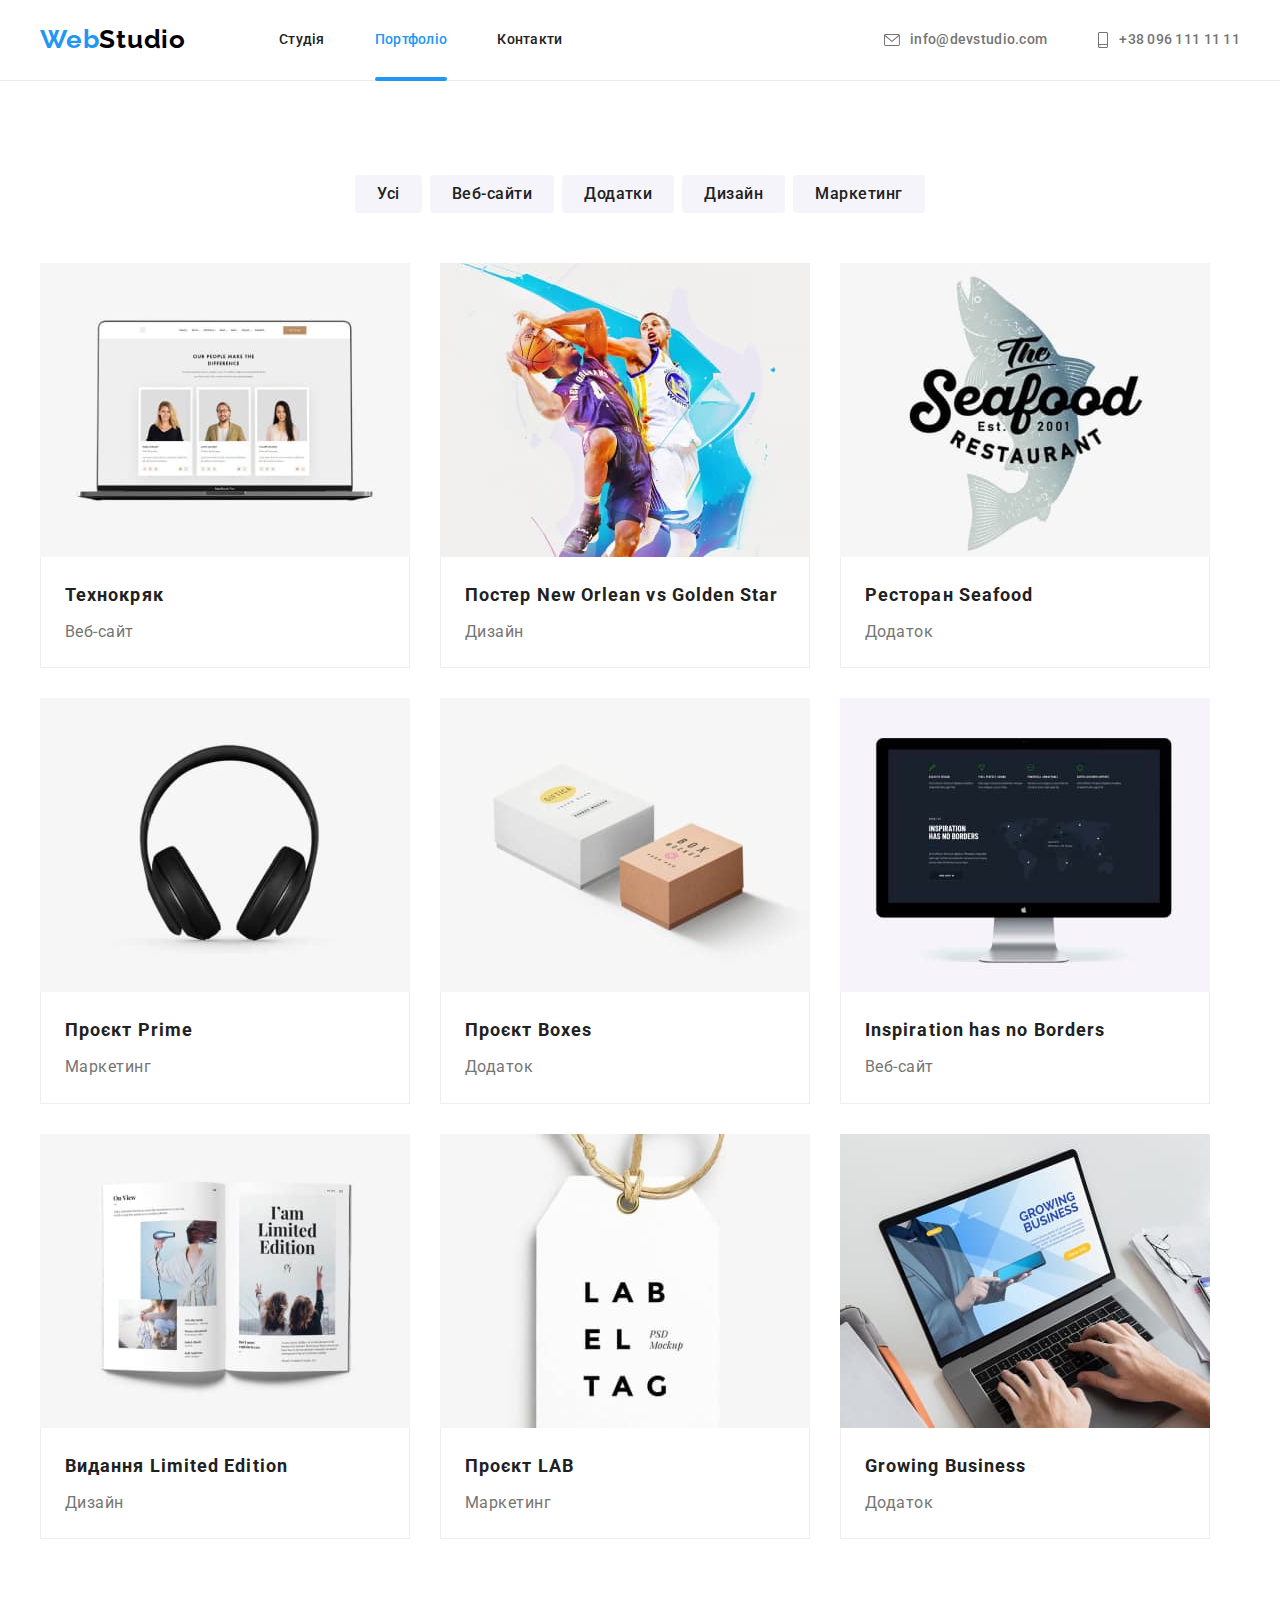
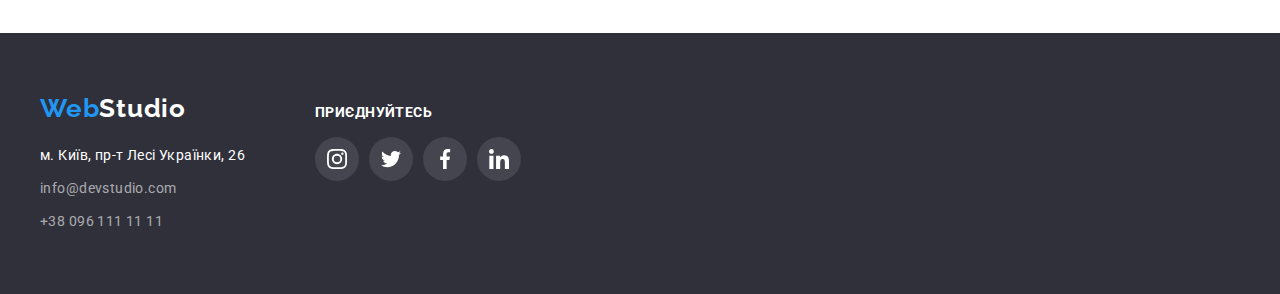
==== portfolio.html @ 70673016 "Initial commit" ====
<!DOCTYPE html>
<html lang="uk">
  <head>
    <meta charset="UTF-8" />
    <meta http-equiv="X-UA-Compatible" content="IE=edge" />
    <meta name="viewport" content="width=device-width, initial-scale=1.0" />
    <title>Web</title>
    <link rel="preconnect" href="https://fonts.googleapis.com" />
    <link rel="preconnect" href="https://fonts.gstatic.com" crossorigin />
    <link
      href="https://fonts.googleapis.com/css2?family=Raleway:wght@700&family=Roboto:wght@400;500;700;900&display=swap"
      rel="stylesheet"
    />
    <link
      rel="stylesheet"
      href="https://cdnjs.cloudflare.com/ajax/libs/modern-normalize/1.1.0/modern-normalize.min.css"
      integrity="sha512-wpPYUAdjBVSE4KJnH1VR1HeZfpl1ub8YT/NKx4PuQ5NmX2tKuGu6U/JRp5y+Y8XG2tV+wKQpNHVUX03MfMFn9Q=="
      crossorigin="anonymous"
      referrerpolicy="no-referrer"
    />
    <link rel="stylesheet" href="./css/styles.css" />
  </head>

  <body>
    <header class="header">
      <div class="container header-container">
        <nav class="header-navigation">
          <a class="header-logo link" lang="en" href="./index.html"
            >Web<span class="accent-header">Studio</span></a
          >
          <ul class="header-list">
            <li class="header-item">
              <a class="header-link link" href="./index.html">Студія</a>
            </li>
            <li class="header-item">
              <a class="header-link link current" href="./portfolio.html"
                >Портфоліо</a
              >
            </li>
            <li class="header-item">
              <a class="header-link link" href="#">Контакти</a>
            </li>
          </ul>
        </nav>
        <ul class="header-contacts">
          <li>
            <a class="header-mail link" href="mailto:info@devstudio.com">
              <svg class="envelop" width="16" height="12">
                <use href="./img/symbol-defs.svg#icon-envelope"></use></svg
              >info@devstudio.com</a
            >
          </li>
          <li>
            <a class="header-tel link" href="tel:+380961111111">
              <svg class="smartphone" width="12" height="16">
                <use href="./img/symbol-defs.svg#icon-smartphone"></use></svg
              >+38 096 111 11 11</a
            >
          </li>
        </ul>
      </div>
    </header>

    <main>
      <section class="section">
        <div class="container">
          <h1 class="visually-hidden">Наші пропозиції</h1>
          <!--switch-->
          <ul class="filter-list">
            <li><button class="filter-bt" type="button">Усі</button></li>
            <li><button class="filter-bt" type="button">Веб-сайти</button></li>
            <li><button class="filter-bt" type="button">Додатки</button></li>
            <li><button class="filter-bt" type="button">Дизайн</button></li>
            <li><button class="filter-bt" type="button">Маркетинг</button></li>
          </ul>
          <!--pictures-->
          <ul class="project-list">
            <li class="project-item">
              <a class="project-link" href="#">
                <div class="hidden-card">
                  <img
                    src="./img/advert-1.jpg"
                    alt="екран ноутбуку"
                    width="370"
                  />
                  <p class="hidden-text">
                    Ресурс пропонує комплексні пропозиції з різним рівнем
                    функціоналу та сервісів. Все це дозволить відвідувачу
                    отримати вичерпні відомості про компанію чи приватну особу.
                  </p>
                </div>
                <div class="project-card">
                  <h2 class="project-title">Технокряк</h2>
                  <p class="project-text">Веб-сайт</p>
                </div>
              </a>
            </li>
            <li class="project-item">
              <a class="project-link" href="#">
                <div class="hidden-card">
                  <img
                    src="./img/advert-2.jpg"
                    alt="баскетболісти"
                    width="370"
                  />
                  <p class="hidden-text">
                    Ресурс пропонує комплексні пропозиції з різним рівнем
                    функціоналу та сервісів. Все це дозволить відвідувачу
                    отримати вичерпні відомості про компанію чи приватну особу.
                  </p>
                </div>
                <div class="project-card">
                  <h2 class="project-title">
                    Постер New Orlean vs Golden Star
                  </h2>
                  <p class="project-text">Дизайн</p>
                </div>
              </a>
            </li>
            <li class="project-item">
              <a class="project-link" href="#">
                <div class="hidden-card">
                  <img
                    src="./img/advert-3.jpg"
                    alt="реклама ресторану"
                    width="370"
                  />
                  <p class="hidden-text">
                    Ресурс пропонує комплексні пропозиції з різним рівнем
                    функціоналу та сервісів. Все це дозволить відвідувачу
                    отримати вичерпні відомості про компанію чи приватну особу.
                  </p>
                </div>
                <div class="project-card">
                  <h2 class="project-title">Ресторан Seafood</h2>
                  <p class="project-text">Додаток</p>
                </div>
              </a>
            </li>
            <li class="project-item">
              <a class="project-link" href="#"
                ><div class="hidden-card">
                  <img src="./img/advert-4.jpg" alt="навушники" width="370" />
                  <p class="hidden-text">
                    Ресурс пропонує комплексні пропозиції з різним рівнем
                    функціоналу та сервісів. Все це дозволить відвідувачу
                    отримати вичерпні відомості про компанію чи приватну особу.
                  </p>
                </div>
                <div class="project-card">
                  <h2 class="project-title">Проєкт Prime</h2>
                  <p class="project-text">Маркетинг</p>
                </div>
              </a>
            </li>
            <li class="project-item">
              <a class="project-link" href="#">
                <div class="hidden-card">
                  <img src="./img/advert-5.jpg" alt="коробочки" width="370" />
                  <p class="hidden-text">
                    Ресурс пропонує комплексні пропозиції з різним рівнем
                    функціоналу та сервісів. Все це дозволить відвідувачу
                    отримати вичерпні відомості про компанію чи приватну особу.
                  </p>
                </div>
                <div class="project-card">
                  <h2 class="project-title">Проєкт Boxes</h2>
                  <p class="project-text">Додаток</p>
                </div>
              </a>
            </li>
            <li class="project-item">
              <a class="project-link" href="#"
                ><div class="hidden-card">
                  <img src="./img/advert-6.jpg" alt=" монітор" width="370" />
                  <p class="hidden-text">
                    Ресурс пропонує комплексні пропозиції з різним рівнем
                    функціоналу та сервісів. Все це дозволить відвідувачу
                    отримати вичерпні відомості про компанію чи приватну особу.
                  </p>
                </div>
                <div class="project-card">
                  <h2 class="project-title">Inspiration has no Borders</h2>
                  <p class="project-text">Веб-сайт</p>
                </div>
              </a>
            </li>
            <li class="project-item">
              <a class="project-link" href="#">
                <div class="hidden-card">
                  <img src="./img/advert-7.jpg" alt="книга" width="370" />
                  <p class="hidden-text">
                    Ресурс пропонує комплексні пропозиції з різним рівнем
                    функціоналу та сервісів. Все це дозволить відвідувачу
                    отримати вичерпні відомості про компанію чи приватну особу.
                  </p>
                </div>
                <div class="project-card">
                  <h2 class="project-title">Видання Limited Edition</h2>
                  <p class="project-text">Дизайн</p>
                </div>
              </a>
            </li>
            <li class="project-item">
              <a class="project-link" href="#">
                <div class="hidden-card">
                  <img src="./img/advert-8.jpg" alt="бірка" width="370" />
                  <p class="hidden-text">
                    Ресурс пропонує комплексні пропозиції з різним рівнем
                    функціоналу та сервісів. Все це дозволить відвідувачу
                    отримати вичерпні відомості про компанію чи приватну особу.
                  </p>
                </div>
                <div class="project-card">
                  <h2 class="project-title">Проєкт LAB</h2>
                  <p class="project-text">Маркетинг</p>
                </div>
              </a>
            </li>
            <li class="project-item">
              <a class="project-link" href="#">
                <div class="hidden-card">
                  <img
                    src="./img/advert-9.jpg"
                    alt="робота за ноутбуком"
                    width="370"
                  />
                  <p class="hidden-text">
                    Ресурс пропонує комплексні пропозиції з різним рівнем
                    функціоналу та сервісів. Все це дозволить відвідувачу
                    отримати вичерпні відомості про компанію чи приватну особу.
                  </p>
                </div>
                <div class="project-card">
                  <h2 class="project-title">Growing Business</h2>
                  <p class="project-text">Додаток</p>
                </div>
              </a>
            </li>
          </ul>
        </div>
      </section>
    </main>
    <footer class="footer">
      <div class="container footer-container">
        <div class="main-part">
          <a class="footer-logo link" lang="en" href="./index.html"
            >Web<span class="accent-footer">Studio</span></a
          >
          <address class="address">
            <ul>
              <li class="footer-item">
                <a
                  class="footer-location place link"
                  href="https://goo.gl/maps/qjkYtsCH6BRkbTAi8"
                  target="_blank"
                  rel="noopener noreferrer nofollow"
                  >м. Київ, пр-т Лесі Українки, 26</a
                >
              </li>
              <li class="footer-item">
                <a class="footer-mail link" href="mailto:info@devstudio.com"
                  >info@devstudio.com</a
                >
              </li>
              <li class="footer-item">
                <a class="footer-tel link" href="tel:+380961111111"
                  >+38 096 111 11 11</a
                >
              </li>
            </ul>
          </address>
        </div>
        <div class="footer-social">
          <p class="social-text">приєднуйтесь</p>
          <ul class="social-list">
            <li>
              <a class="social-link socials" href="#">
                <svg class="social-media" width="20" height="20">
                  <use href="./img/symbol-defs.svg#icon-instagram"></use>
                </svg>
              </a>
            </li>
            <li>
              <a class="social-link socials" href="#">
                <svg class="social-media" width="20" height="20">
                  <use href="./img/symbol-defs.svg#icon-twitter"></use>
                </svg>
              </a>
            </li>
            <li>
              <a class="social-link socials" href="#">
                <svg class="social-media" width="20" height="20">
                  <use href="./img/symbol-defs.svg#icon-facebook"></use>
                </svg>
              </a>
            </li>
            <li>
              <a class="social-link socials" href="#">
                <svg class="social-media" width="20" height="20">
                  <use href="./img/symbol-defs.svg#icon-linkedin"></use>
                </svg>
              </a>
            </li>
          </ul>
        </div>
      </div>
    </footer>
  </body>
</html>
---- css/styles.css ----
/* html{box-sizing: border-box;}
*,*::before,*::after{box-sizing: inherit;} */
:root {
  --primary-text-color: #757575;
  --accent-color: #2196f3;
  --primary-bkg-color: #ffffff;
  --primary-bkg-bt-color: #f5f4fa;
  --primary-title-color: #212121;
  --bkg-footer-color: #2f303a;
  --primary-logo-color: #afb1b8;
  --transition-duration: 250ms;
  --transition-cub: cubic-bezier(0.4, 0, 0.2, 1);
}

p,
h1,
h2,
h3,
h4,
h5,
h6 {
  margin: 0;
}

ul {
  margin: 0;
  padding-left: 0;
}

button {
  cursor: pointer;
  border: 1px solid transparent;
}

address {
  font-style: normal;
}

img {
  display: block;
  max-width: 100%;
  height: auto;
}

body {
  font-family: "roboto", sans-serif;
  color: #757575;
  margin: 0;
}

ul {
  list-style: none;
}
.link {
  text-decoration: none;
}
.section {
  padding-top: 94px;
  padding-bottom: 94px;
}

.container {
  width: 1200px;
  padding-left: 15px;
  padding-right: 15px;
  margin: 0 auto;
}

/* .section{padding-top: 94px;
padding-bottom: 94px;} */
/* h1,h2,h3,h4,h5,h6[color:var(#212121);] */
/* ------------HEADER------------ */

.header {
  background-color: var(--primary-bkg-color);
  border-bottom: 1px solid #ececec;
}

.container.header-container {
  display: flex;
}
.header-navigation {
  display: flex;
}

.header-logo,
.footer-logo {
  font-family: "Raleway", sans-serif;
  font-style: normal;
  font-weight: 700;
  font-size: 26px;
  line-height: 1.19;
  letter-spacing: 0.03em;
  color: var(--accent-color);
}
.header-logo {
  display: inline-block;
  padding-top: 24px;
  padding-bottom: 25px;
  margin-right: 93px;
}
.accent-header {
  color: #000000;
}
.header-link,
.header-mail,
.header-tel {
  padding-top: 32px;
  padding-bottom: 32px;
  display: block;
  transition: color var(--transition-duration) var(--transition-cub);
 }

.header-list,
.header-contacts {
  display: flex;
  gap: 50px;
}
.header-contacts {
  margin-left: auto;
}

.header-link:hover,
.header-link:focus {
  color: var(--accent-color);
}

.header-link {
  font-weight: 500;
  font-size: 14px;
  line-height: 1.14;
  letter-spacing: 0.02em;
  color: var(--primary-title-color);
}
.current {
  color: var(--accent-color);
  position: relative;
}

.current::after {
  display: inline-block;
  content: "";
  width: 100%;
  height: 4px;
  border-radius: 2px;
  background-color: currentColor;
  position: absolute;
  bottom: -1px;
  right: 0;
}

.header-mail,
.header-tel {
  display: flex;
  font-weight: 500;
  font-size: 14px;
  line-height: 1.14;
  letter-spacing: 0.02em;
  color: var(--primary-text-color);
  align-items: center;
}

.envelop,
.smartphone {
  margin-right: 10px;
  fill: currentColor;
}

.header-contacts a:hover,
.header-contacts a:focus {
  color: var(--accent-color);
  /* fill: currentColor; */
}

/* ------------HERO------------ */
.section.hero {
  background-color: #c4c4c4;
  padding-top: 200px;
  padding-bottom: 200px;
  background-image: linear-gradient(
      rgba(47, 48, 58, 0.4),
      rgba(47, 48, 58, 0.4)
    ),
    url("../img/hero.jpg");
  background-repeat: no-repeat;
  background-size: cover;
  background-position: center;
  margin-left: auto;
  margin-right: auto;
  max-width: 1600px;
  height: 600px;
}

.hero-title {
  font-weight: 900;
  font-size: 44px;
  line-height: 1.36;
  text-align: center;
  letter-spacing: 0.06em;
  text-transform: uppercase;
  color: var(--primary-bkg-color);
  width: 696px;
  margin: 0 auto;
}
.hero-bt {
  min-width: 216px;
  height: 50px;
  font-family: inherit;
  font-weight: 700;
  font-size: 16px;
  line-height: 1.87;
  display: block;
  align-items: center;
  text-align: center;
  letter-spacing: 0.06em;
  color: var(--primary-bkg-color);
  background: var(--accent-color);
  box-shadow: 0px 4px 4px rgba(0, 0, 0, 0.15);
  border-radius: 4px;
  cursor: pointer;
  margin: 0 auto;
  margin-top: 30px;
  padding: 10px 32px;
  transition: background-color var(--transition-duration) var(--transition-cub);
  }

.hero-bt:hover,
.hero-bt:focus {
  background-color: #188ce8;
}

/* ----------BENEFITS------------ */

.visually-hidden {
  position: absolute;
  width: 1px;
  height: 1px;
  margin: -1px;
  border: 0;
  padding: 0;

  white-space: nowrap;
  clip-path: inset(100%);
  clip: rect(0 0 0 0);
  overflow: hidden;
}

.benefits-list {
  display: flex;
}

.benefits-item:not(:last-child) {
  margin-right: 30px;
}

.graphics {
  display: flex;
  background-color: var(--primary-bkg-bt-color);
  height: 120px;
  margin-bottom: 30px;
  justify-content: center;
  border-radius: 4px;
  align-items: center;
}

.benefits-icon {
  width: 70px;
  height: 70px;
}

.benefits-title {
  font-weight: 700;
  font-size: 14px;
  line-height: 1.14;
  letter-spacing: 0.03em;
  text-transform: uppercase;
  color: var(--primary-title-color);
}

.benefits-text {
  font-weight: 400;
  font-size: 14px;
  line-height: 1.71;
  letter-spacing: 0.03em;
  margin-top: 10px;
  width: 270px;
}

/* ----------WORK------------ */

.work.section {
  padding-top: 0px;
  padding-bottom: 94px;
}
/* .work-item::not(:last-child) {
  margin-right: 30px;
} */
.work-list {
  display: flex;
  gap: 30px;
}
.work-item {
  width: calc((100%-60px) / 3);
  position: relative;
  display: flex;
}

.section-title {
  font-weight: 700;
  font-size: 36px;
  line-height: 1.17;
  text-align: center;
  letter-spacing: 0.03em;
  color: var(--primary-title-color);
  margin-bottom: 50px;
}

.work-title {
  position: absolute;
  width: 100%;
  height: 70px;
  background-color: rgba(47, 48, 58, 0.8);
  bottom: 0;
  text-align: center;
    font-size: 14px;
  line-height: 1.14;
  letter-spacing: 0.03em;
  text-transform: uppercase;
  color: #ffffff;
  padding: 27px;
}

/* ----------CREW------------ */
.crew {
  background: var(--primary-bkg-bt-color);
}

.crew-list {
  display: flex;
}

.crew-item {
  background: var(--primary-bkg-color);
  padding-top: 0px;
  margin-right: 30px;
  width: calc((100%-90px) / 4);
  box-shadow: 0px 1px 3px rgba(0, 0, 0, 0.12), 0px 1px 1px rgba(0, 0, 0, 0.14),
    0px 2px 1px rgba(0, 0, 0, 0.2);
  border-radius: 0px 0px 4px 4px;
}
.crew-item:last-child {
  margin-right: 0px;
}

.crew-card {
  padding-top: 30px;
  padding-bottom: 30px;
}

.social-list {
  display: flex;
  justify-content: center;
  gap: 10px;
  margin-top: 16px;
  align-items: center;
}

.social-link {
  display: flex;
  width: 44px;
  height: 44px;
  border-radius: 50%;
  align-items: center;
  justify-content: center;
  color: var(--primary-logo-color);
  transition: color var(--transition-duration) var(--transition-cub),
    background-color var(--transition-duration) var(--transition-cub);
  }

.social-link:hover,
.social-link:focus {
  background-color: var(--accent-color);
  color: var(--primary-bkg-color);
}

.social-media {
  fill: currentColor;
}

.crew-member {
  font-weight: 500;
  font-size: 16px;
  line-height: 1.19;
  text-align: center;
  letter-spacing: 0.03em;
  color: var(--primary-title-color);
  margin-bottom: 10px;
}
.crew-position {
  font-weight: 400;
  font-size: 16px;
  line-height: 1.19;
  text-align: center;
  letter-spacing: 0.03em;
}

/* ----------CLIENTS------------ */

.clients-list {
  display: flex;
  gap: 30px;
}

.clients-item {
  width: calc((100% - 150px) / 6);
  height: 92px;
}

.clients-link {
  width: 100%;
  height: 100%;
  border: solid 1px #afb1b8;
  border-radius: 4px;
  display: flex;
  align-items: center;
  justify-content: center;
  color: var(--primary-logo-color);
  transition: color var(--transition-duration) var(--transition-cub),
    border-color var(--transition-duration) var(--transition-cub);
 }

.clients-link:hover,
.clients-link:focus {
  border-color: var(--accent-color);
  color: var(--accent-color);
}

.clients-logo {
  fill: currentColor;
}

/* ----------FOOTER------------ */
.footer {
  background: var(--bkg-footer-color);
  padding-top: 60px;
  padding-bottom: 60px;
}

.container.footer-container {
  display: flex;
  align-items: baseline;
}
.footer-item:not(:last-child) {
  margin-bottom: 9px;
}
.footer-logo {
  margin-bottom: 20px;
  display: block;
}
.accent-footer {
  color: var(--primary-bkg-color);
}
.footer-location,
.footer-mail,
.footer-tel {
  font-style: normal;
  font-weight: 400;
  font-size: 14px;
  line-height: 1.71;
  letter-spacing: 0.03em;
  color: rgba(255, 255, 255, 0.6);
}

.footer-mail,
.footer-tel {
  transition: color var(--transition-duration) var(--transition-cub);
  }

.place {
  color: var(--primary-bkg-color);
}

.footer-mail:hover,
.footer-mail:focus {
  color: var(--accent-color);
}

.footer-tel:hover,
.footer-tel:focus {
  color: var(--accent-color);
}

.social-text {
  font-weight: 700;
  font-size: 14px;
  line-height: 1.14;
  letter-spacing: 0.03em;
  text-transform: uppercase;
  color: #ffffff;
}

.social-link.socials {
  background-color: rgba(255, 255, 255, 0.1);
  color: var(--primary-bkg-color);
}

.social-link.socials:hover,
.social-link.socials:focus {
  background-color: var(--accent-color);
}

.footer-social {
  margin-left: 70px;

  display: flex;
  flex-direction: column;
}

/* ----------PORTFOLIO------------ */
/* -------НАШІ ПРОПОЗИЦІЇ----------- */
main {
  background-color: var(--primary-bkg-color);
}

.filter-bt {
  font-family: inherit;
  font-weight: 500;
  font-size: 16px;
  line-height: 1.62;
  text-align: center;
  letter-spacing: 0.03em;
  color: var(--primary-title-color);
  background-color: var(--primary-bkg-bt-color);
  border: none;
  border-radius: 4px;
  cursor: pointer;
  padding: 6px 22px;
  transition-property: color, background-color, box-shadow;
  transition-duration: var(--transition-duration);
  transition-timing-function: var(--transition-cub);
}

.filter-bt:hover,
.filter-bt:focus {
  color: var(--primary-bkg-color);
  background-color: var(--accent-color);
  box-shadow: 0px 3px 1px rgba(0, 0, 0, 0.1), 0px 1px 2px rgba(0, 0, 0, 0.08),
    0px 2px 2px rgba(0, 0, 0, 0.12);
}

.filter-list {
  display: flex;
  gap: 8px;
  justify-content: center;
}

.project-list {
  display: flex;
  flex-wrap: wrap;
  gap: 30px;
  margin-top: 50px;
}

.project-card {
  padding: 20px 24px;
  border-left: 1px solid #eeeeee;
  border-right: 1px solid #eeeeee;
  border-bottom: 1px solid #eeeeee;
}

.project-link {
  display: block;
  text-decoration: none;
  flex-basis: calc((100% - 60px) / 3);
  transition: box-shadow var(--transition-duration) var(--transition-cub);
 }

.project-link:hover {
  box-shadow: 0px 1px 1px rgba(0, 0, 0, 0.12), 0px 4px 4px rgba(0, 0, 0, 0.06),
    1px 4px 6px rgba(0, 0, 0, 0.16);
}

.project-link:hover .hidden-text {
  opacity: 1;
  transform: translateY(0);
}

.project-title {
  font-style: normal;
  font-size: 18px;
  line-height: 2;
  letter-spacing: 0.06em;
  color: var(--primary-title-color);
  margin-bottom: 4px;
}
.project-text {
  font-style: normal;
  font-size: 16px;
  line-height: 1.9;
  letter-spacing: 0.03em;
  color: var(--primary-text-color);
}

.hidden-card {
  position: relative;
  width: 100%;
  height: 100%;
  overflow: hidden;
}

.hidden-text {
  position: absolute;
  font-size: 18px;
  line-height: 1.56;
  letter-spacing: 0.03em;
  color: #ffffff;
  padding: 63px 24px;
  left: 0;
  top: 0;
  transform: translateY(100%);
  background-color: rgba(33, 150, 243, 0.9);
  transition-property: transform;
  transition-duration: var(--transition-duration);
  transition-timing-function: var(--transition-cub);
  opacity: 0;
  overflow: auto;
}

/* -----------------BACKDROP------------------ */

.backdrop {
  position: fixed;
  top: 0;
  left: 0;
  width: 100%;
  height: 100%;
  background-color: rgba(0, 0, 0, 0.2);
  opacity: 1;
  transition: opacity 500ms cubic-bezier(0.4, 0, 0.2, 1), visibility 500ms cubic-bezier(0.4, 0, 0.2, 1);
}

.backdrop.is-hidden {
  opacity: 0;
  pointer-events: none;
  visibility: hidden;
}

.backdrop.is-hidden .modal {
  transform: translate(-50%, -50%) scale(0.4);
}

.modal {
  position: absolute;
  left: 50%;
  top: 50%;
  transform: translate(-50%, -50%) scale(1);
  min-width: 528px;
  min-height: 581px;
  background-color: var(--primary-bkg-color);
  padding: 14px;
  box-shadow: 0px 1px 3px rgba(0, 0, 0, 0.12), 0px 1px 1px rgba(0, 0, 0, 0.14),
    0px 2px 1px rgba(0, 0, 0, 0.2);
  border-radius: 4px;
  transition: transform 700ms cubic-bezier(0.075, 0.82, 0.165, 1);
}

.modal-bt {
  background-color: inherit;
  display: flex;
  width: 30px;
  height: 30px;
  border-radius: 50%;
  align-items: center;
  justify-content: center;
  border: 1px solid rgba(0, 0, 0, 0.1);
  margin-left: auto;
  /* position: absolute;
  right: 8px;
  top: 8px; */
}
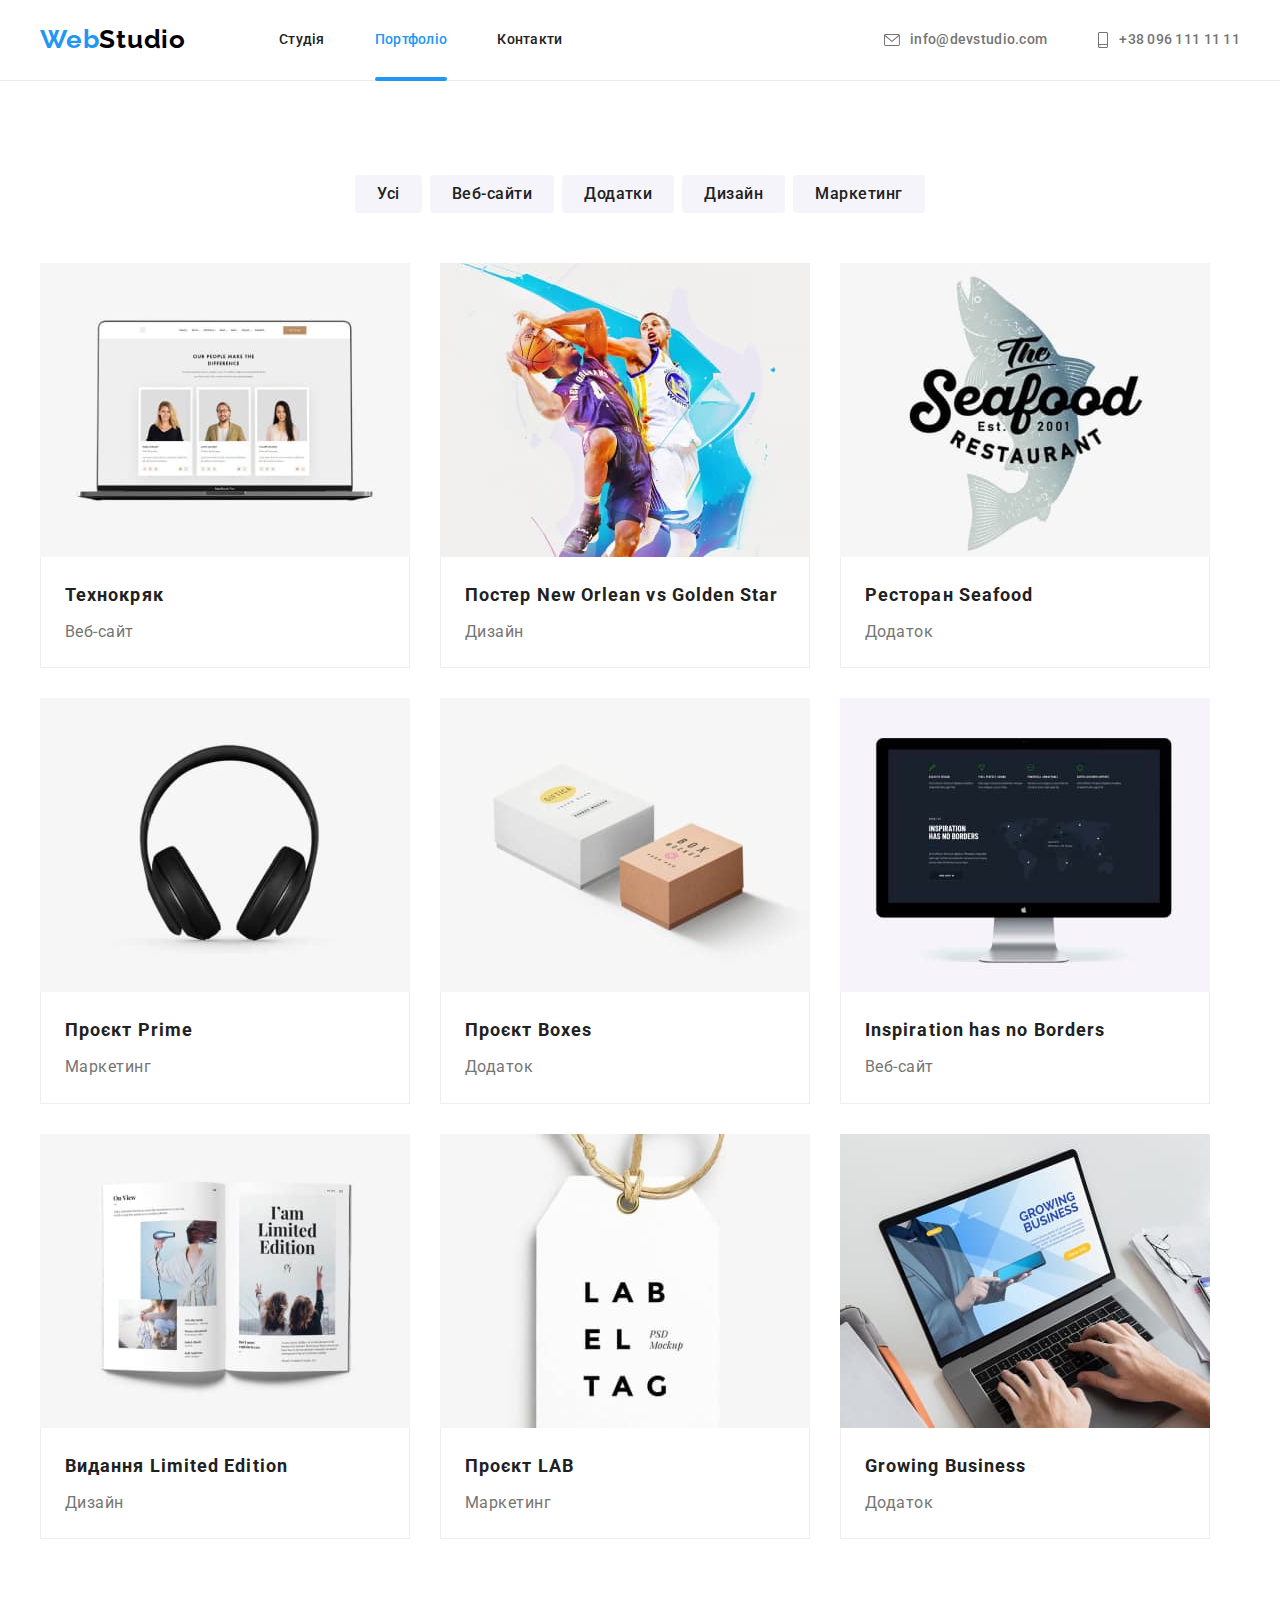
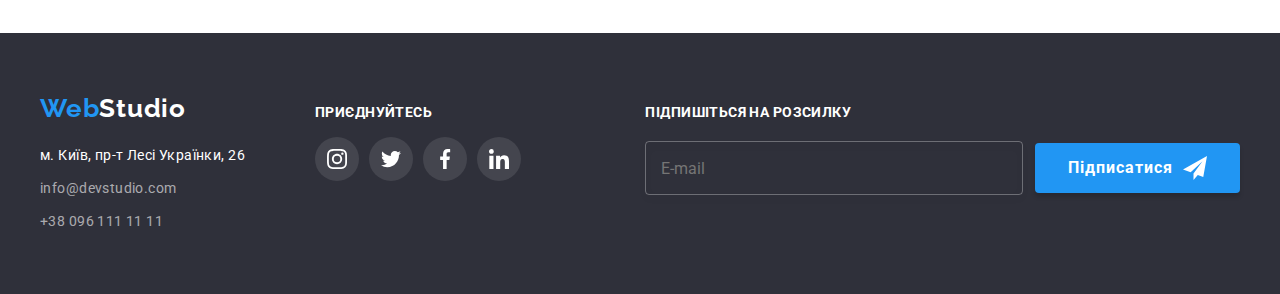
==== commit 8f4456c8: "hw 06 done without footer-label" ====
--- a/portfolio.html
+++ b/portfolio.html
@@ -304,6 +304,21 @@
             </li>
           </ul>
         </div>
+        <div class="subscription">
+          <p class="subs-text">Підпишіться на розсилку</p>
+          <form class="footer-form">
+            <label class="footer-label">
+              <input class="footer-input" type="email" name="mail" />
+              <span class="footer-mail-label">E-mail</span>
+            </label>
+            <button class="subs-bt" type="submit">
+              <span class="subs-bt-text">Підписатися</span>
+              <svg class="send-icon" width="24" height="24">
+                <use href="./img/symbol-defs.svg#icon-send-footer"></use>
+              </svg>
+            </button>
+          </form>
+        </div>
       </div>
     </footer>
   </body>
--- a/css/styles.css
+++ b/css/styles.css
@@ -10,6 +10,7 @@
   --primary-logo-color: #afb1b8;
   --transition-duration: 250ms;
   --transition-cub: cubic-bezier(0.4, 0, 0.2, 1);
+  --bt-bkg--hover-color: #188ce8;
 }
 
 p,
@@ -202,7 +203,7 @@
   width: 696px;
   margin: 0 auto;
 }
-.hero-bt {
+.hero-bt, .hero-bt-modal, .subs-bt {
   min-width: 216px;
   height: 50px;
   font-family: inherit;
@@ -226,7 +227,7 @@
 
 .hero-bt:hover,
 .hero-bt:focus {
-  background-color: #188ce8;
+  background-color: var(--bt-bkg--hover-color);
 }
 
 /* ----------BENEFITS------------ */
@@ -490,7 +491,8 @@
   color: var(--accent-color);
 }
 
-.social-text {
+.social-text,
+.subs-text {
   font-weight: 700;
   font-size: 14px;
   line-height: 1.14;
@@ -515,6 +517,69 @@
   display: flex;
   flex-direction: column;
 }
+
+/* ----------FOOTER-FORM--------------------- */
+
+.subscription {
+  margin-left: auto;
+}
+
+.footer-form {
+  display: flex;
+  align-items: center;
+}
+
+.subs-text {
+  margin-bottom: 20px;
+}
+
+.footer-label {
+  position: relative;
+  margin-right: 12px;
+}
+
+.footer-mail-label {
+  position: absolute;
+  top: 50%;
+  left: 16px;
+  transform: translateY(-50%);
+transition: transform var(--transition-duration)
+var(--transition-cub);
+}
+
+
+
+    .footer-input:focus ~ .footer-mail-label {
+      transform: translateY(-43px);
+    }
+  
+    .footer-input {
+      width: 358px;
+      height: 50px;
+      border: 1px solid rgba(255, 255, 255, 0.3);
+      filter: drop-shadow(0px 4px 4px rgba(0, 0, 0, 0.15));
+      border-radius: 4px;
+      background-color: transparent;
+       color: #ffffff;
+      outline: transparent;
+      padding-left: 16px;
+    }
+  
+    .subs-bt {
+      display: flex;
+      align-items: center;
+      gap: 10px;
+    }
+  
+    .subs-bt:hover,
+    .subs-bt:focus {
+      background-color: var(--bt-bkg--hover-color);
+    }
+  
+    .send-icon {
+      fill: currentColor;
+     
+      }
 
 /* ----------PORTFOLIO------------ */
 /* -------НАШІ ПРОПОЗИЦІЇ----------- */
@@ -649,6 +714,8 @@
   transform: translate(-50%, -50%) scale(0.4);
 }
 
+/* --------------MODAL WINDOW------------------ */
+
 .modal {
   position: absolute;
   left: 50%;
@@ -657,7 +724,7 @@
   min-width: 528px;
   min-height: 581px;
   background-color: var(--primary-bkg-color);
-  padding: 14px;
+  padding: 40px;
   box-shadow: 0px 1px 3px rgba(0, 0, 0, 0.12), 0px 1px 1px rgba(0, 0, 0, 0.14),
     0px 2px 1px rgba(0, 0, 0, 0.2);
   border-radius: 4px;
@@ -673,8 +740,164 @@
   align-items: center;
   justify-content: center;
   border: 1px solid rgba(0, 0, 0, 0.1);
-  margin-left: auto;
-  /* position: absolute;
+  position: absolute;
   right: 8px;
-  top: 8px; */
-}
+  top: 8px;
+}
+
+.modal-close{
+  fill: currentColor;
+}
+
+.modal-bt:focus .modal-close,
+.modal-bt:hover .modal-close{
+color: var(--accent-color);
+}
+
+.form-title {
+  margin-top: 0px;
+  margin-bottom: 12px;
+  text-align: center;
+  font-weight: 700;
+  font-size: 20px;
+  line-height: 1.15;
+  text-align: center;
+  letter-spacing: 0.03em;
+  color: var(--primary-title-color);
+  display: block;
+}
+
+.form-field{
+  display: flex;
+  flex-direction: column;
+  margin-bottom: 10px;
+  position: relative;
+}
+
+.form-field:nth-child(4) {
+margin-bottom: 0px;
+}
+
+.form-label{
+  margin-bottom: 4px;
+  font-weight: 400;
+    font-size: 12px;
+    line-height: 1.17;
+      letter-spacing:0.01em;
+}
+
+
+
+.form-input, .form-coment{
+  border: 1px solid rgba(33, 33, 33, 0.2);
+    border-radius: 4px;
+    width:100%;
+    height: 40px;
+    padding-left: 42px ;
+    outline: transparent;
+    transition: border-color var(--transition-duration) var(--transition-cub);
+      color var(--transition-duration) var(--transition-cub);
+}
+
+.form-input:focus{
+  border-color: var(--accent-color);
+  color: var(--accent-color);
+}
+
+.form-input:focus + .modal-input-icon{
+  fill: var(--accent-color);
+ 
+}
+
+.form-coment{
+  padding: 12px 16px;
+  height: 120px;
+  resize: none;
+}
+
+.form-coment:focus{
+  border-color: var(--accent-color);
+}
+
+.form-coment::placeholder{
+  font-weight: 400;
+    font-size: 12px;
+    line-height: 1.17;
+    letter-spacing: 0.01em;
+  color: rgba(117, 117, 117, 0.5);
+}
+
+.modal-input-icon{
+  position: absolute;
+  left: 12px;
+  top: 50%;
+  /* transform: translateY(-50%); */
+}
+
+.form-checkbox{
+  margin-top: 20px;
+    margin-bottom: 30px;
+    align-items: center;
+    flex-direction: row;
+    gap: 10px;
+}
+
+.checkbox{
+-webkit-appearance: none;
+-moz-appearance: none;
+appearance: none;
+position: absolute;
+}
+
+.label-checkbox{
+  display: flex;
+  /* margin: 0 auto; */
+  gap: 7px;
+  align-items: center;
+}
+
+.checkbox:checked:focus + .icon-confirm{
+  background-color: var(--accent-color);
+  border: var(--accent-color);
+}
+
+.icon-confirm{
+  display: inline-block;
+  width: 16px;
+  height: 15px;
+  border: 2px solid #212121;
+    border-radius: 4px;
+    background-image: url(../img/check-modal.svg);
+    background-position: center;
+    background-size: cover;
+    background-repeat: no-repeat;
+    background-origin:border-box;
+}
+
+.contract-modal{
+  text-decoration:none;
+  border-bottom:100% solid #2196f3;
+  color: #2196f3;
+  position: relative;
+}
+
+.contract-modal::after {
+  display: inline-block;
+  content: "";
+  width: 100%;
+  height: 1px;
+  background-color: currentColor;
+  position: absolute;
+  bottom: 0;
+  right: 0;
+}
+
+.hero-bt-modal, .subs-bt{
+  margin-top: 0;
+  min-width: 200px;
+}
+
+.hero-bt-modal:hover,
+.hero-bt-modal:focus {
+  background-color: var(--bt-bkg--hover-color);
+}